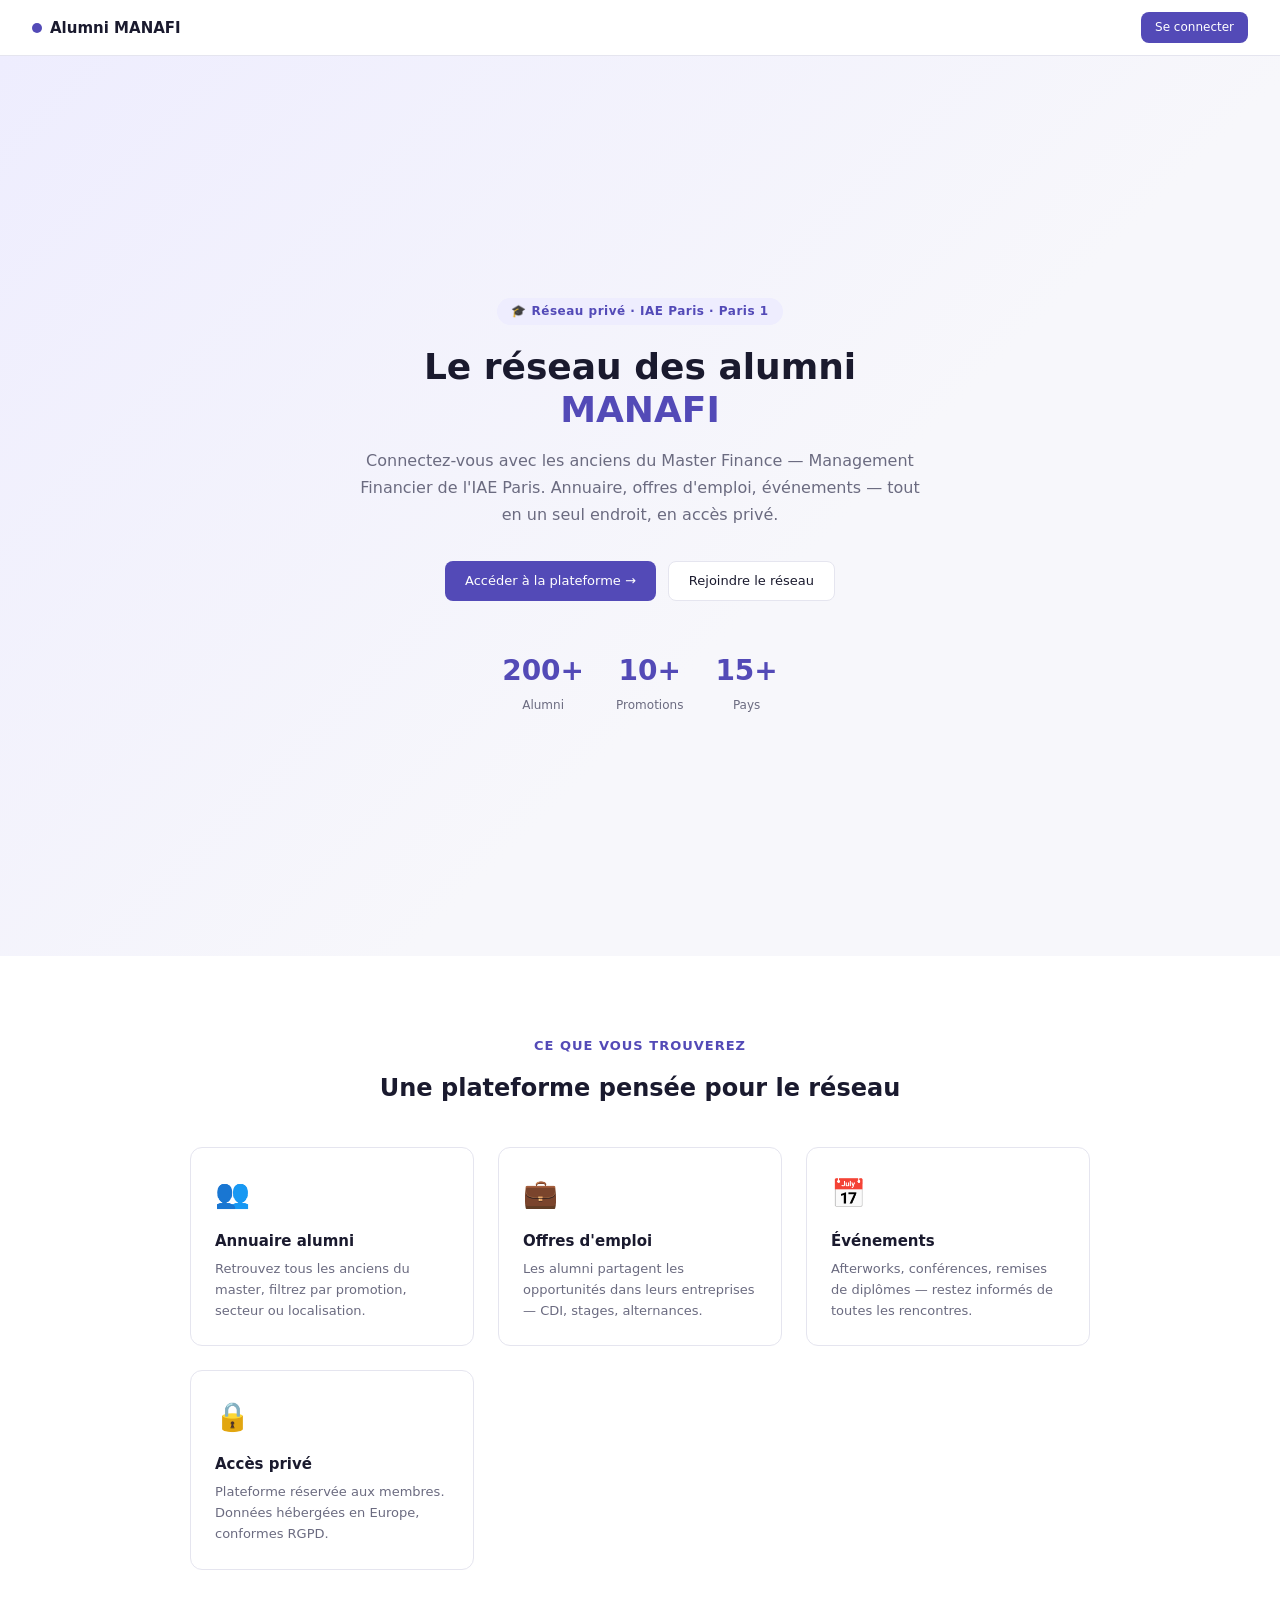
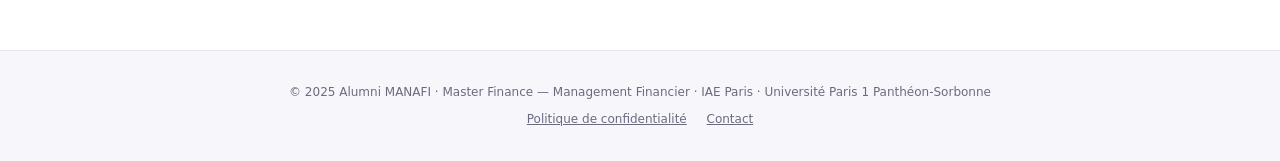
==== index.html @ 3dab4734 "Add files via upload" ====
<!DOCTYPE html>
<html lang="fr">
<head>
  <meta charset="UTF-8" />
  <meta name="viewport" content="width=device-width, initial-scale=1.0" />
  <title>Alumni MANAFI — Master Finance IAE Paris</title>
  <link rel="stylesheet" href="style.css" />
  <script src="config.js"></script>
  <style>
    .hero {
      min-height: 100vh;
      display: flex;
      align-items: center;
      justify-content: center;
      background: linear-gradient(135deg, #EEEDFE 0%, #F7F7FB 60%);
      padding: 40px 24px;
    }
    .hero-content { max-width: 560px; text-align: center; }
    .hero-badge {
      display: inline-block;
      padding: 4px 14px;
      background: var(--purple-light);
      color: var(--purple);
      border-radius: 20px;
      font-size: 12px;
      font-weight: 600;
      margin-bottom: 20px;
      letter-spacing: 0.5px;
    }
    .hero h1 { font-size: 36px; font-weight: 700; line-height: 1.2; margin-bottom: 16px; }
    .hero h1 span { color: var(--purple); }
    .hero p { font-size: 16px; color: var(--text-secondary); margin-bottom: 32px; line-height: 1.7; }
    .hero-btns { display: flex; gap: 12px; justify-content: center; flex-wrap: wrap; }
    .hero-stats { display: flex; gap: 32px; justify-content: center; margin-top: 48px; flex-wrap: wrap; }
    .hero-stat { text-align: center; }
    .hero-stat-num { font-size: 28px; font-weight: 700; color: var(--purple); }
    .hero-stat-label { font-size: 12px; color: var(--text-secondary); margin-top: 2px; }
    .features { padding: 80px 24px; background: var(--white); }
    .features-grid { display: grid; grid-template-columns: repeat(auto-fill, minmax(220px, 1fr)); gap: 24px; max-width: 900px; margin: 0 auto; }
    .feature-card { padding: 24px; border-radius: var(--radius); border: 1px solid var(--border); }
    .feature-icon { font-size: 28px; margin-bottom: 12px; }
    .feature-title { font-size: 15px; font-weight: 600; margin-bottom: 6px; }
    .feature-desc { font-size: 13px; color: var(--text-secondary); line-height: 1.6; }
    .section-label { text-align: center; font-size: 13px; font-weight: 600; color: var(--purple); text-transform: uppercase; letter-spacing: 1px; margin-bottom: 12px; }
    .section-title { text-align: center; font-size: 24px; font-weight: 700; margin-bottom: 40px; }
    footer { padding: 32px 24px; text-align: center; font-size: 12px; color: var(--text-secondary); border-top: 1px solid var(--border); }
    footer a { color: var(--text-secondary); margin: 0 8px; }
  </style>
</head>
<body>

  <!-- Simple top bar -->
  <div style="background:var(--white);border-bottom:1px solid var(--border);padding:0 32px;height:56px;display:flex;align-items:center;justify-content:space-between;">
    <div style="display:flex;align-items:center;gap:8px;font-weight:600;font-size:15px;">
      <div style="width:10px;height:10px;border-radius:50%;background:var(--purple);"></div>
      Alumni MANAFI
    </div>
    <a href="login.html" class="btn btn-primary btn-sm">Se connecter</a>
  </div>

  <!-- Hero -->
  <section class="hero">
    <div class="hero-content">
      <div class="hero-badge">🎓 Réseau privé · IAE Paris · Paris 1</div>
      <h1>Le réseau des alumni <span>MANAFI</span></h1>
      <p>Connectez-vous avec les anciens du Master Finance — Management Financier de l'IAE Paris. Annuaire, offres d'emploi, événements — tout en un seul endroit, en accès privé.</p>
      <div class="hero-btns">
        <a href="login.html" class="btn btn-primary">Accéder à la plateforme →</a>
        <a href="mailto:alumni.manafi@gmail.com" class="btn btn-secondary">Rejoindre le réseau</a>
      </div>
      <div class="hero-stats">
        <div class="hero-stat">
          <div class="hero-stat-num">200+</div>
          <div class="hero-stat-label">Alumni</div>
        </div>
        <div class="hero-stat">
          <div class="hero-stat-num">10+</div>
          <div class="hero-stat-label">Promotions</div>
        </div>
        <div class="hero-stat">
          <div class="hero-stat-num">15+</div>
          <div class="hero-stat-label">Pays</div>
        </div>
      </div>
    </div>
  </section>

  <!-- Features -->
  <section class="features">
    <div class="section-label">Ce que vous trouverez</div>
    <div class="section-title">Une plateforme pensée pour le réseau</div>
    <div class="features-grid">
      <div class="feature-card">
        <div class="feature-icon">👥</div>
        <div class="feature-title">Annuaire alumni</div>
        <div class="feature-desc">Retrouvez tous les anciens du master, filtrez par promotion, secteur ou localisation.</div>
      </div>
      <div class="feature-card">
        <div class="feature-icon">💼</div>
        <div class="feature-title">Offres d'emploi</div>
        <div class="feature-desc">Les alumni partagent les opportunités dans leurs entreprises — CDI, stages, alternances.</div>
      </div>
      <div class="feature-card">
        <div class="feature-icon">📅</div>
        <div class="feature-title">Événements</div>
        <div class="feature-desc">Afterworks, conférences, remises de diplômes — restez informés de toutes les rencontres.</div>
      </div>
      <div class="feature-card">
        <div class="feature-icon">🔒</div>
        <div class="feature-title">Accès privé</div>
        <div class="feature-desc">Plateforme réservée aux membres. Données hébergées en Europe, conformes RGPD.</div>
      </div>
    </div>
  </section>

  <footer>
    <div>© 2025 Alumni MANAFI · Master Finance — Management Financier · IAE Paris · Université Paris 1 Panthéon-Sorbonne</div>
    <div style="margin-top:8px;">
      <a href="confidentialite.html">Politique de confidentialité</a>
      <a href="mailto:alumni.manafi@gmail.com">Contact</a>
    </div>
  </footer>

  <script>
    // Redirect if already logged in
    const session = localStorage.getItem('appwrite_session');
    if (session) window.location.href = 'annuaire.html';
  </script>
</body>
</html>
---- style.css ----
/* ── Reset & Base ── */
*, *::before, *::after { box-sizing: border-box; margin: 0; padding: 0; }
:root {
  --purple: #534AB7;
  --purple-light: #EEEDFE;
  --purple-dark: #3C3489;
  --green: #1D9E75;
  --green-light: #E1F5EE;
  --text: #1A1A2E;
  --text-secondary: #6B6B80;
  --border: #E5E5EF;
  --bg: #F7F7FB;
  --white: #FFFFFF;
  --radius: 12px;
  --radius-sm: 8px;
  --shadow: 0 2px 12px rgba(83,74,183,0.08);
  --shadow-md: 0 4px 24px rgba(83,74,183,0.13);
}
html { font-size: 16px; }
body {
  font-family: 'Inter', system-ui, -apple-system, sans-serif;
  background: var(--bg);
  color: var(--text);
  min-height: 100vh;
  line-height: 1.6;
}

/* ── Nav ── */
nav {
  background: var(--white);
  border-bottom: 1px solid var(--border);
  padding: 0 32px;
  display: flex;
  align-items: center;
  justify-content: space-between;
  height: 60px;
  position: sticky;
  top: 0;
  z-index: 100;
  box-shadow: var(--shadow);
}
.nav-logo {
  display: flex;
  align-items: center;
  gap: 10px;
  font-weight: 600;
  font-size: 15px;
  color: var(--text);
  text-decoration: none;
}
.nav-dot {
  width: 10px; height: 10px;
  border-radius: 50%;
  background: var(--purple);
}
.nav-links { display: flex; gap: 4px; align-items: center; }
.nav-links a {
  padding: 6px 14px;
  border-radius: var(--radius-sm);
  font-size: 13px;
  color: var(--text-secondary);
  text-decoration: none;
  font-weight: 500;
  transition: all .15s;
}
.nav-links a:hover, .nav-links a.active {
  background: var(--purple-light);
  color: var(--purple);
}
.nav-user {
  display: flex;
  align-items: center;
  gap: 10px;
  font-size: 13px;
  font-weight: 500;
}
.avatar {
  width: 34px; height: 34px;
  border-radius: 50%;
  background: var(--purple-light);
  color: var(--purple);
  display: flex;
  align-items: center;
  justify-content: center;
  font-size: 12px;
  font-weight: 600;
  flex-shrink: 0;
}
.btn-logout {
  padding: 6px 14px;
  border: 1px solid var(--border);
  border-radius: var(--radius-sm);
  background: none;
  font-size: 12px;
  cursor: pointer;
  color: var(--text-secondary);
  font-family: inherit;
  transition: all .15s;
}
.btn-logout:hover { background: var(--bg); color: var(--text); }

/* ── Page container ── */
.container { max-width: 1100px; margin: 0 auto; padding: 32px 24px; }
.page-header { margin-bottom: 28px; }
.page-header h1 { font-size: 22px; font-weight: 600; }
.page-header p { font-size: 14px; color: var(--text-secondary); margin-top: 4px; }

/* ── Buttons ── */
.btn {
  display: inline-flex;
  align-items: center;
  gap: 6px;
  padding: 9px 20px;
  border-radius: var(--radius-sm);
  font-size: 13px;
  font-weight: 500;
  cursor: pointer;
  border: none;
  font-family: inherit;
  transition: all .15s;
  text-decoration: none;
}
.btn-primary { background: var(--purple); color: white; }
.btn-primary:hover { background: var(--purple-dark); }
.btn-secondary { background: var(--white); color: var(--text); border: 1px solid var(--border); }
.btn-secondary:hover { background: var(--bg); }
.btn-sm { padding: 6px 14px; font-size: 12px; }

/* ── Cards ── */
.card {
  background: var(--white);
  border: 1px solid var(--border);
  border-radius: var(--radius);
  padding: 20px;
  box-shadow: var(--shadow);
}

/* ── Grid ── */
.grid-3 { display: grid; grid-template-columns: repeat(auto-fill, minmax(200px, 1fr)); gap: 16px; }
.grid-2 { display: grid; grid-template-columns: repeat(auto-fill, minmax(300px, 1fr)); gap: 16px; }

/* ── Tags ── */
.tag {
  display: inline-block;
  padding: 2px 10px;
  border-radius: 20px;
  font-size: 11px;
  font-weight: 500;
}
.tag-purple { background: var(--purple-light); color: var(--purple); }
.tag-green { background: var(--green-light); color: var(--green); }
.tag-amber { background: #FAEEDA; color: #633806; }
.tag-coral { background: #FAECE7; color: #712B13; }
.tag-blue { background: #E6F1FB; color: #0C447C; }

/* ── Search bar ── */
.search-row {
  display: flex;
  gap: 10px;
  margin-bottom: 24px;
  flex-wrap: wrap;
}
.search-input {
  flex: 1;
  min-width: 200px;
  padding: 9px 14px;
  border: 1px solid var(--border);
  border-radius: var(--radius-sm);
  font-size: 13px;
  font-family: inherit;
  background: var(--white);
  color: var(--text);
  outline: none;
  transition: border-color .15s;
}
.search-input:focus { border-color: var(--purple); }
select.search-input { cursor: pointer; }

/* ── Alumni card ── */
.alumni-card {
  display: flex;
  flex-direction: column;
  gap: 10px;
  cursor: pointer;
  transition: transform .15s, box-shadow .15s;
}
.alumni-card:hover { transform: translateY(-2px); box-shadow: var(--shadow-md); }
.alumni-card .avatar { width: 48px; height: 48px; font-size: 15px; }
.alumni-name { font-size: 14px; font-weight: 600; }
.alumni-meta { font-size: 12px; color: var(--text-secondary); }

/* ── Job card ── */
.job-card { display: flex; flex-direction: column; gap: 10px; }
.job-title { font-size: 15px; font-weight: 600; }
.job-company { font-size: 13px; color: var(--text-secondary); }
.job-footer { display: flex; justify-content: space-between; align-items: center; margin-top: 4px; }

/* ── Event card ── */
.event-card { display: flex; gap: 16px; }
.event-date {
  min-width: 52px; height: 60px;
  background: var(--purple-light);
  border-radius: var(--radius-sm);
  display: flex; flex-direction: column;
  align-items: center; justify-content: center;
}
.event-day { font-size: 20px; font-weight: 700; color: var(--purple); line-height: 1; }
.event-month { font-size: 10px; color: var(--purple); font-weight: 600; text-transform: uppercase; letter-spacing: 0.5px; }
.event-info { flex: 1; }
.event-name { font-size: 14px; font-weight: 600; }
.event-sub { font-size: 12px; color: var(--text-secondary); margin-top: 3px; }

/* ── Stats ── */
.stats-row { display: grid; grid-template-columns: repeat(auto-fill, minmax(140px, 1fr)); gap: 12px; margin-bottom: 28px; }
.stat-card { background: var(--white); border: 1px solid var(--border); border-radius: var(--radius); padding: 16px; text-align: center; }
.stat-num { font-size: 26px; font-weight: 700; color: var(--purple); }
.stat-label { font-size: 12px; color: var(--text-secondary); margin-top: 2px; }

/* ── Loading / Empty ── */
.loading { text-align: center; padding: 48px; color: var(--text-secondary); font-size: 14px; }
.empty { text-align: center; padding: 48px; color: var(--text-secondary); }
.empty h3 { font-size: 16px; font-weight: 500; margin-bottom: 6px; }

/* ── Alert ── */
.alert { padding: 12px 16px; border-radius: var(--radius-sm); font-size: 13px; margin-bottom: 16px; }
.alert-error { background: #FCEBEB; color: #A32D2D; border: 1px solid #F5C6C6; }
.alert-success { background: var(--green-light); color: #085041; border: 1px solid #9FE1CB; }

/* ── Profile page ── */
.profile-hero { display: flex; gap: 24px; align-items: flex-start; margin-bottom: 28px; flex-wrap: wrap; }
.profile-avatar { width: 80px; height: 80px; border-radius: 50%; font-size: 24px; font-weight: 700; background: var(--purple-light); color: var(--purple); display: flex; align-items: center; justify-content: center; flex-shrink: 0; }
.profile-info h1 { font-size: 22px; font-weight: 700; }
.profile-info p { font-size: 14px; color: var(--text-secondary); margin-top: 4px; }
.profile-tags { display: flex; gap: 6px; flex-wrap: wrap; margin-top: 10px; }

/* ── Login page ── */
.login-wrap {
  min-height: 100vh;
  display: flex;
  align-items: center;
  justify-content: center;
  background: linear-gradient(135deg, var(--purple-light) 0%, var(--bg) 60%);
}
.login-card { width: 100%; max-width: 400px; padding: 40px; }
.login-logo { text-align: center; margin-bottom: 32px; }
.login-logo h1 { font-size: 20px; font-weight: 700; margin-top: 12px; }
.login-logo p { font-size: 13px; color: var(--text-secondary); margin-top: 4px; }
.form-group { margin-bottom: 16px; }
.form-group label { display: block; font-size: 13px; font-weight: 500; margin-bottom: 6px; }
.form-group input {
  width: 100%;
  padding: 10px 14px;
  border: 1px solid var(--border);
  border-radius: var(--radius-sm);
  font-size: 14px;
  font-family: inherit;
  outline: none;
  transition: border-color .15s;
}
.form-group input:focus { border-color: var(--purple); }
.btn-full { width: 100%; justify-content: center; padding: 12px; font-size: 14px; }
.login-footer { text-align: center; font-size: 12px; color: var(--text-secondary); margin-top: 20px; }
.login-footer a { color: var(--purple); text-decoration: none; }

/* ── Textarea ── */
textarea {
  width: 100%;
  padding: 10px 14px;
  border: 1px solid var(--border);
  border-radius: var(--radius-sm);
  font-size: 13px;
  font-family: inherit;
  resize: vertical;
  outline: none;
  transition: border-color .15s;
}
textarea:focus { border-color: var(--purple); }

/* ── Responsive ── */
@media (max-width: 640px) {
  nav { padding: 0 16px; }
  .nav-links a { padding: 6px 8px; font-size: 12px; }
  .container { padding: 20px 16px; }
  .grid-3, .grid-2 { grid-template-columns: 1fr; }
  .stats-row { grid-template-columns: repeat(2, 1fr); }
}
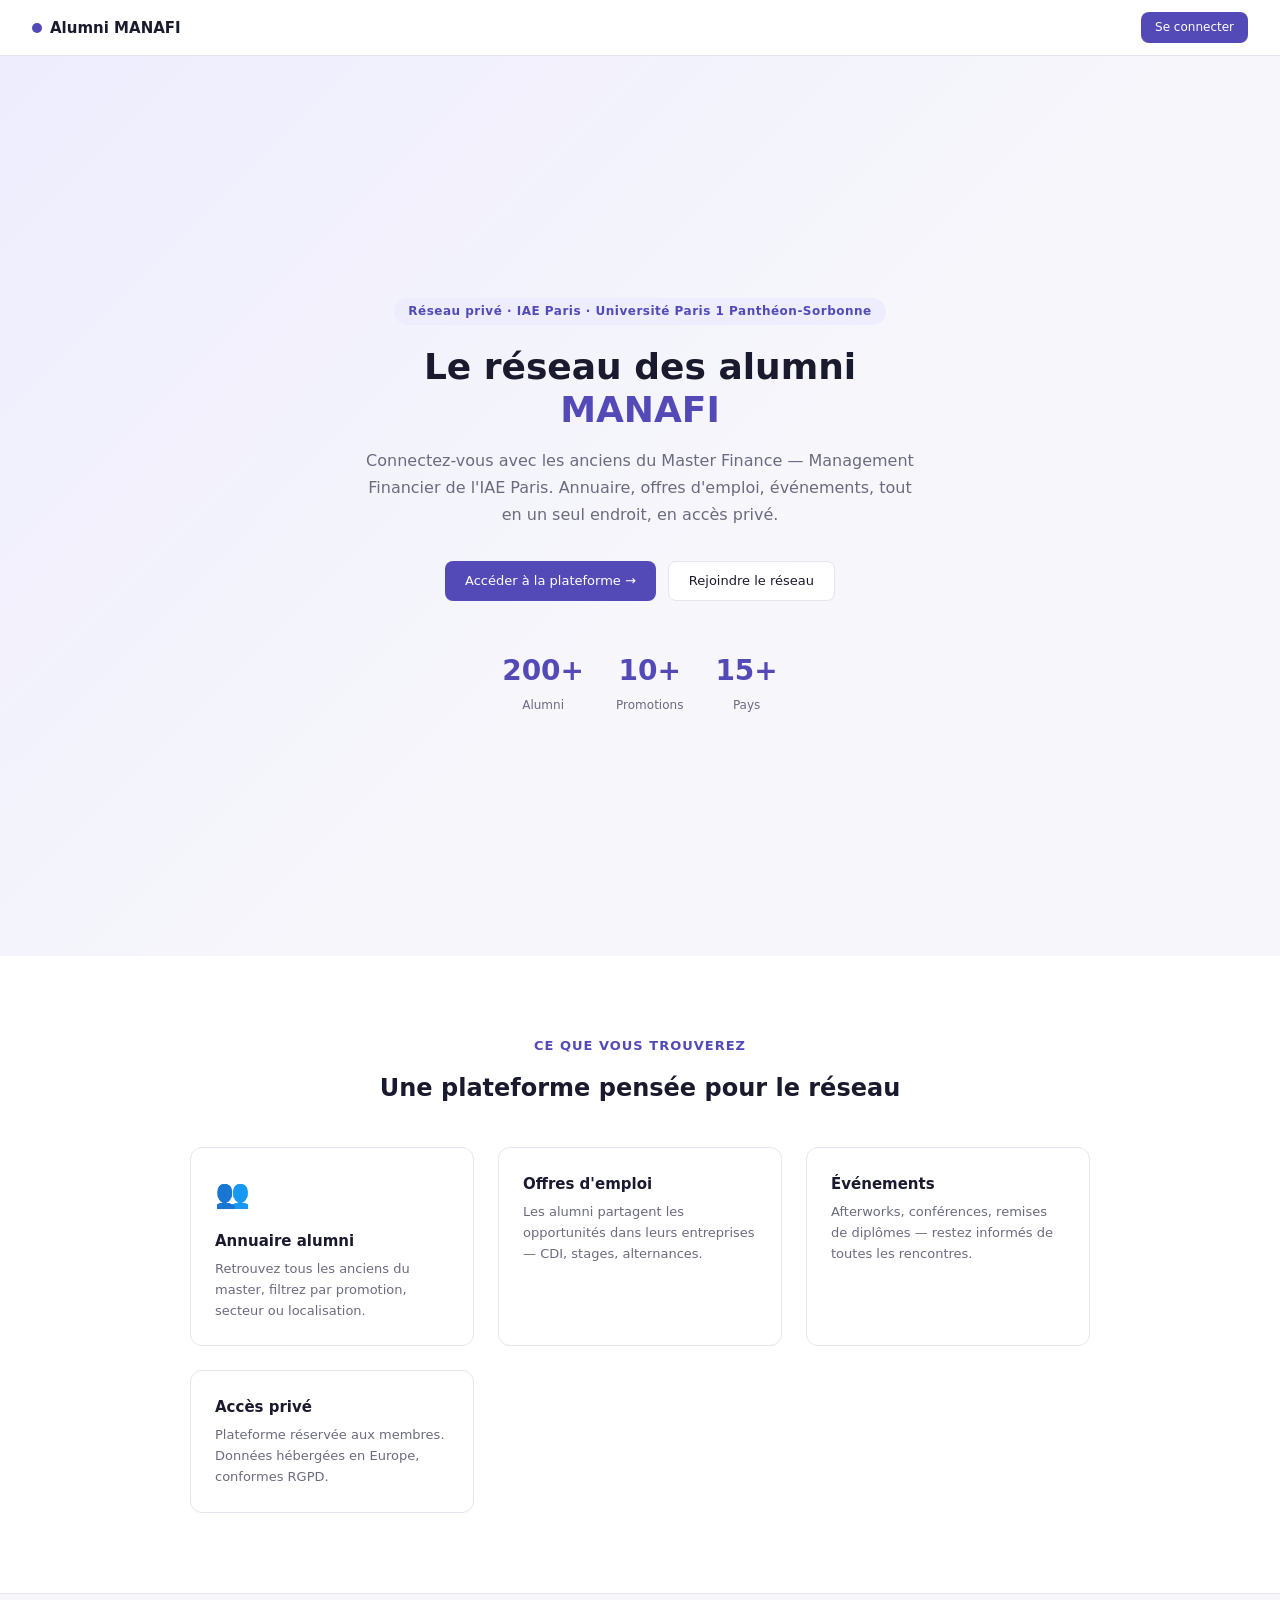
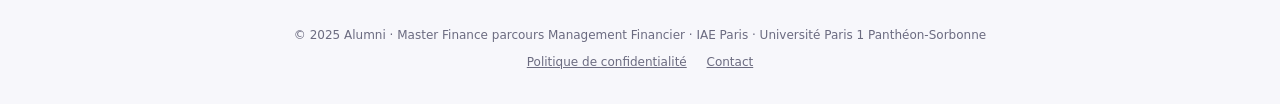
==== commit 9e3ac8ec: "Update title and content in index.html" ====
--- a/index.html
+++ b/index.html
@@ -3,7 +3,7 @@
 <head>
   <meta charset="UTF-8" />
   <meta name="viewport" content="width=device-width, initial-scale=1.0" />
-  <title>Alumni MANAFI — Master Finance IAE Paris</title>
+  <title>Alumni Management financier : Master Finance IAE Paris</title>
   <link rel="stylesheet" href="style.css" />
   <script src="config.js"></script>
   <style>
@@ -61,9 +61,9 @@
   <!-- Hero -->
   <section class="hero">
     <div class="hero-content">
-      <div class="hero-badge">🎓 Réseau privé · IAE Paris · Paris 1</div>
+      <div class="hero-badge"> Réseau privé · IAE Paris · Université Paris 1 Panthéon-Sorbonne </div>
       <h1>Le réseau des alumni <span>MANAFI</span></h1>
-      <p>Connectez-vous avec les anciens du Master Finance — Management Financier de l'IAE Paris. Annuaire, offres d'emploi, événements — tout en un seul endroit, en accès privé.</p>
+      <p>Connectez-vous avec les anciens du Master Finance — Management Financier de l'IAE Paris. Annuaire, offres d'emploi, événements, tout en un seul endroit, en accès privé.</p>
       <div class="hero-btns">
         <a href="login.html" class="btn btn-primary">Accéder à la plateforme →</a>
         <a href="mailto:alumni.manafi@gmail.com" class="btn btn-secondary">Rejoindre le réseau</a>
@@ -96,17 +96,14 @@
         <div class="feature-desc">Retrouvez tous les anciens du master, filtrez par promotion, secteur ou localisation.</div>
       </div>
       <div class="feature-card">
-        <div class="feature-icon">💼</div>
         <div class="feature-title">Offres d'emploi</div>
         <div class="feature-desc">Les alumni partagent les opportunités dans leurs entreprises — CDI, stages, alternances.</div>
       </div>
       <div class="feature-card">
-        <div class="feature-icon">📅</div>
         <div class="feature-title">Événements</div>
         <div class="feature-desc">Afterworks, conférences, remises de diplômes — restez informés de toutes les rencontres.</div>
       </div>
       <div class="feature-card">
-        <div class="feature-icon">🔒</div>
         <div class="feature-title">Accès privé</div>
         <div class="feature-desc">Plateforme réservée aux membres. Données hébergées en Europe, conformes RGPD.</div>
       </div>
@@ -114,7 +111,7 @@
   </section>
 
   <footer>
-    <div>© 2025 Alumni MANAFI · Master Finance — Management Financier · IAE Paris · Université Paris 1 Panthéon-Sorbonne</div>
+    <div>© 2025 Alumni · Master Finance parcours Management Financier · IAE Paris · Université Paris 1 Panthéon-Sorbonne</div>
     <div style="margin-top:8px;">
       <a href="confidentialite.html">Politique de confidentialité</a>
       <a href="mailto:alumni.manafi@gmail.com">Contact</a>
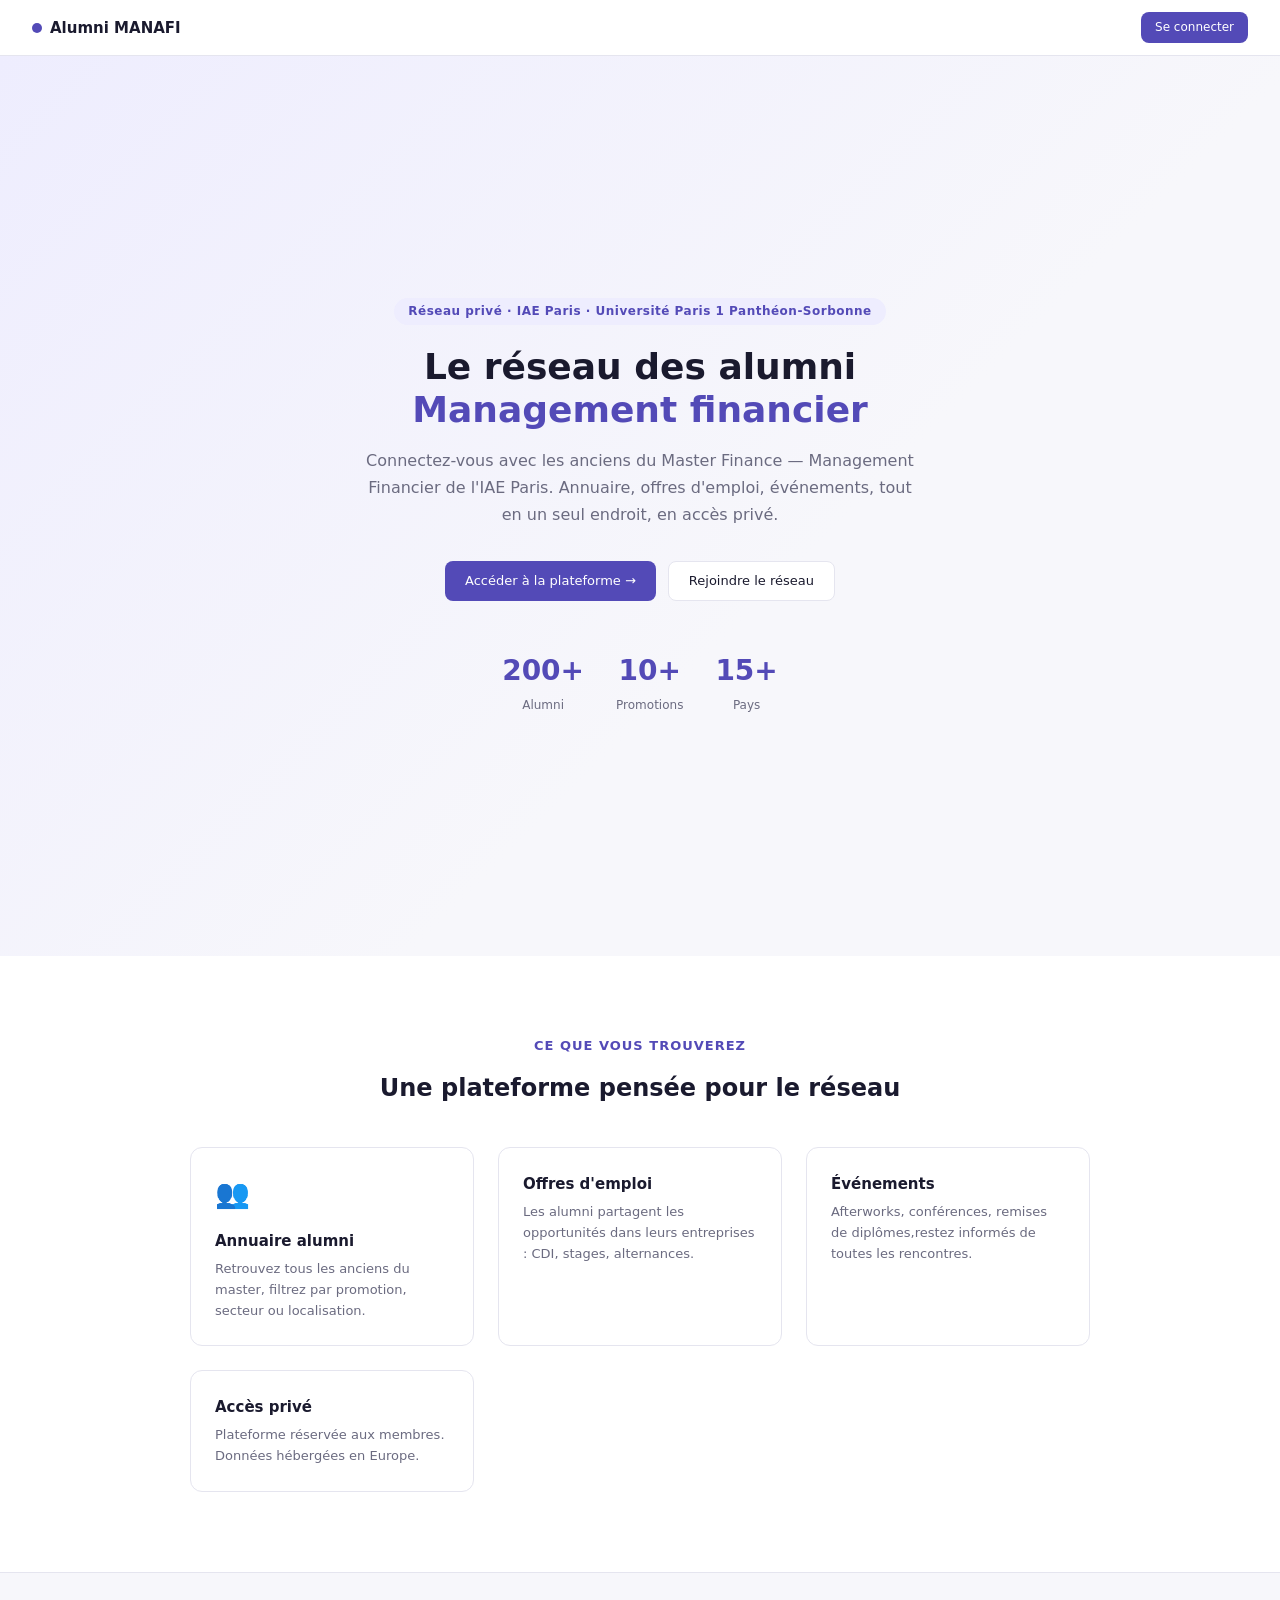
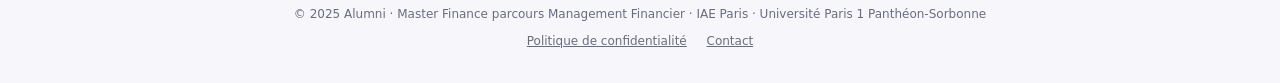
==== commit 6a2b1d61: "Update title and hero section content in index.html" ====
--- a/index.html
+++ b/index.html
@@ -3,7 +3,7 @@
 <head>
   <meta charset="UTF-8" />
   <meta name="viewport" content="width=device-width, initial-scale=1.0" />
-  <title>Alumni Management financier : Master Finance IAE Paris</title>
+  <title>Alumni Master Finance IAE Paris</title>
   <link rel="stylesheet" href="style.css" />
   <script src="config.js"></script>
   <style>
@@ -62,7 +62,7 @@
   <section class="hero">
     <div class="hero-content">
       <div class="hero-badge"> Réseau privé · IAE Paris · Université Paris 1 Panthéon-Sorbonne </div>
-      <h1>Le réseau des alumni <span>MANAFI</span></h1>
+      <h1>Le réseau des alumni <span>Management financier</span></h1>
       <p>Connectez-vous avec les anciens du Master Finance — Management Financier de l'IAE Paris. Annuaire, offres d'emploi, événements, tout en un seul endroit, en accès privé.</p>
       <div class="hero-btns">
         <a href="login.html" class="btn btn-primary">Accéder à la plateforme →</a>
@@ -97,15 +97,15 @@
       </div>
       <div class="feature-card">
         <div class="feature-title">Offres d'emploi</div>
-        <div class="feature-desc">Les alumni partagent les opportunités dans leurs entreprises — CDI, stages, alternances.</div>
+        <div class="feature-desc">Les alumni partagent les opportunités dans leurs entreprises : CDI, stages, alternances.</div>
       </div>
       <div class="feature-card">
         <div class="feature-title">Événements</div>
-        <div class="feature-desc">Afterworks, conférences, remises de diplômes — restez informés de toutes les rencontres.</div>
+        <div class="feature-desc">Afterworks, conférences, remises de diplômes,restez informés de toutes les rencontres.</div>
       </div>
       <div class="feature-card">
         <div class="feature-title">Accès privé</div>
-        <div class="feature-desc">Plateforme réservée aux membres. Données hébergées en Europe, conformes RGPD.</div>
+        <div class="feature-desc">Plateforme réservée aux membres. Données hébergées en Europe.</div>
       </div>
     </div>
   </section>
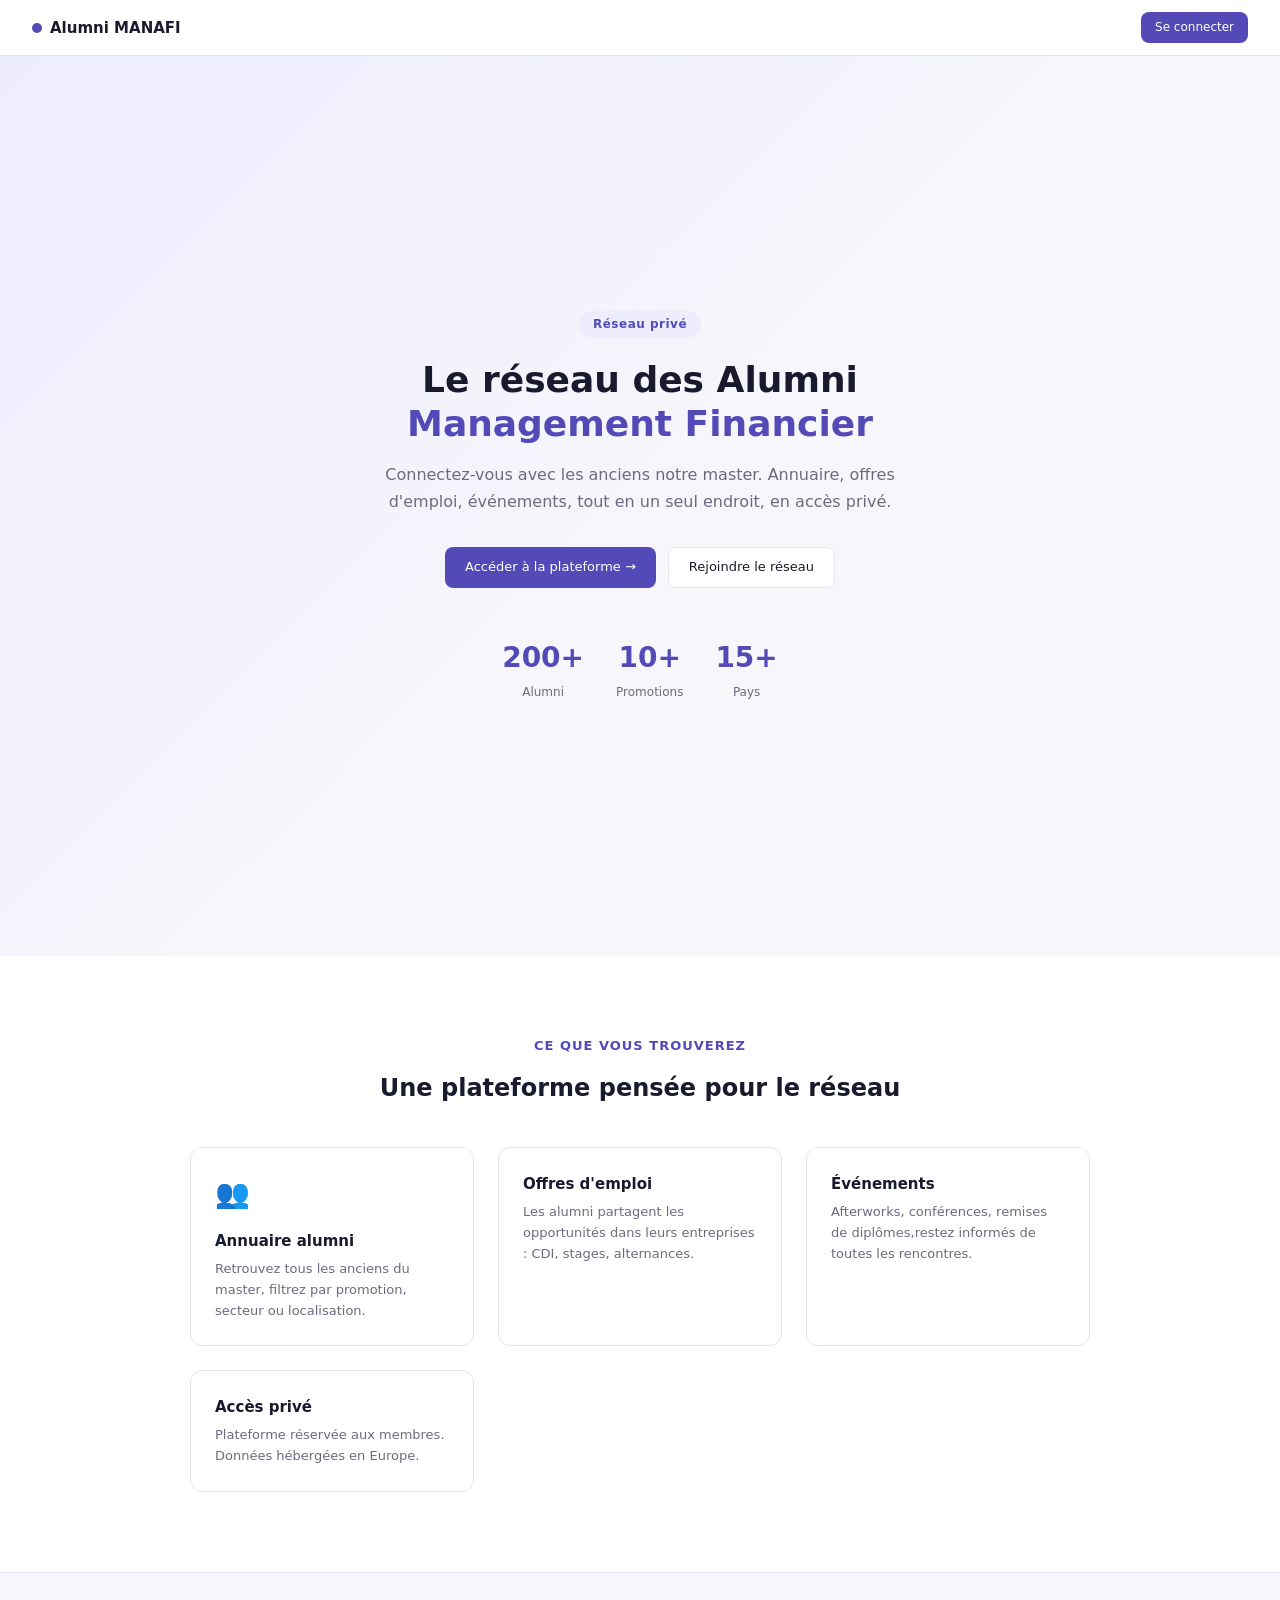
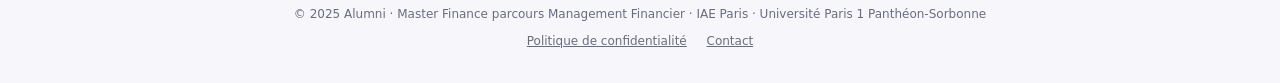
==== commit 1f7d9b55: "Revise hero section text in index.html Updated hero section content for clarity and conciseness." ====
--- a/index.html
+++ b/index.html
@@ -61,9 +61,9 @@
   <!-- Hero -->
   <section class="hero">
     <div class="hero-content">
-      <div class="hero-badge"> Réseau privé · IAE Paris · Université Paris 1 Panthéon-Sorbonne </div>
-      <h1>Le réseau des alumni <span>Management financier</span></h1>
-      <p>Connectez-vous avec les anciens du Master Finance — Management Financier de l'IAE Paris. Annuaire, offres d'emploi, événements, tout en un seul endroit, en accès privé.</p>
+      <div class="hero-badge"> Réseau privé </div>
+      <h1>Le réseau des Alumni <span>Management Financier</span></h1>
+      <p>Connectez-vous avec les anciens notre master. Annuaire, offres d'emploi, événements, tout en un seul endroit, en accès privé.</p>
       <div class="hero-btns">
         <a href="login.html" class="btn btn-primary">Accéder à la plateforme →</a>
         <a href="mailto:alumni.manafi@gmail.com" class="btn btn-secondary">Rejoindre le réseau</a>
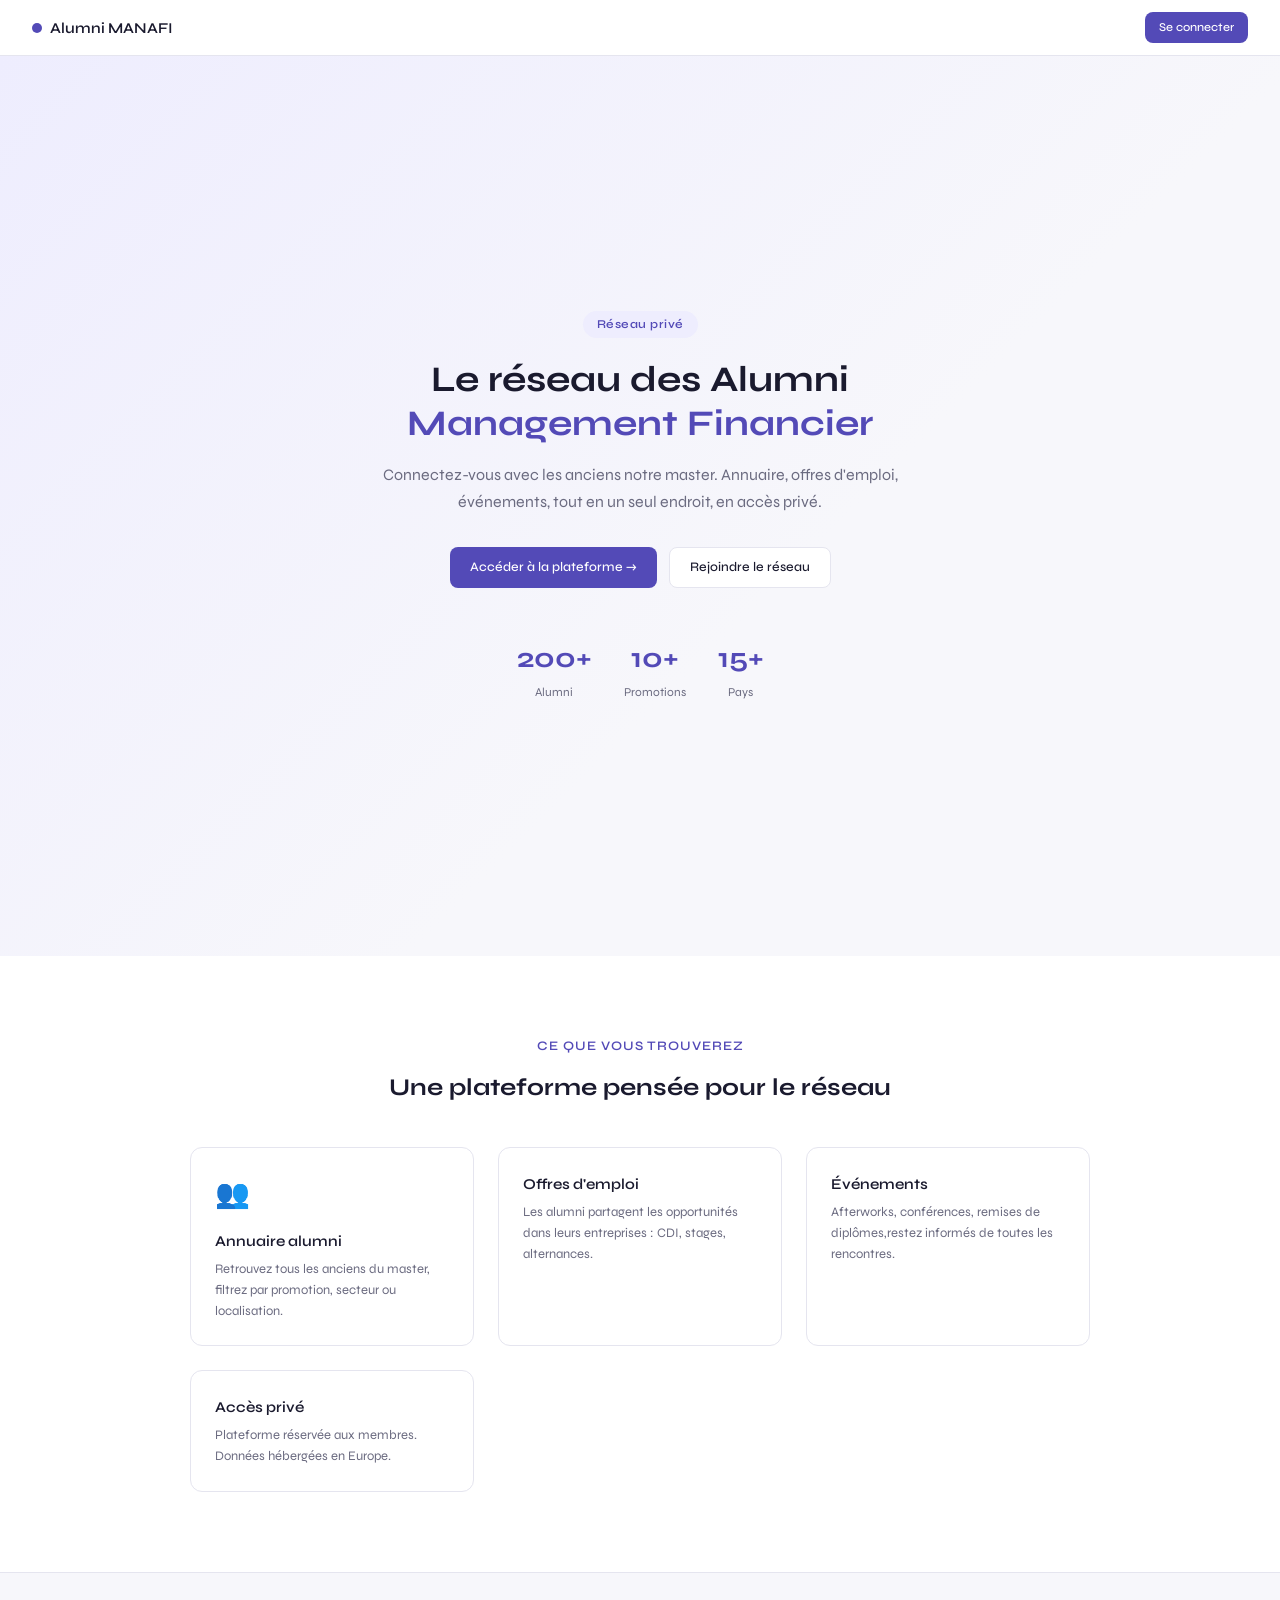
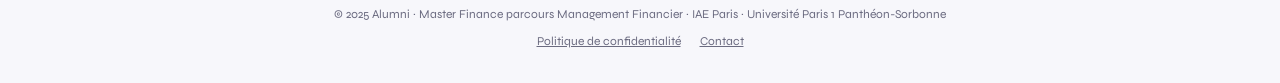
==== commit e783fc87: "Update index.html" ====
--- a/index.html
+++ b/index.html
@@ -4,6 +4,7 @@
   <meta charset="UTF-8" />
   <meta name="viewport" content="width=device-width, initial-scale=1.0" />
   <title>Alumni Master Finance IAE Paris</title>
+  <link href="https://fonts.googleapis.com/css2?family=Syne:wght@400;500;600;700&display=swap" rel="stylesheet">
   <link rel="stylesheet" href="style.css" />
   <script src="config.js"></script>
   <style>
--- a/style.css
+++ b/style.css
@@ -18,7 +18,7 @@
 }
 html { font-size: 16px; }
 body {
-  font-family: 'Inter', system-ui, -apple-system, sans-serif;
+  font-family: 'Syne', system-ui, sans-serif;
   background: var(--bg);
   color: var(--text);
   min-height: 100vh;
